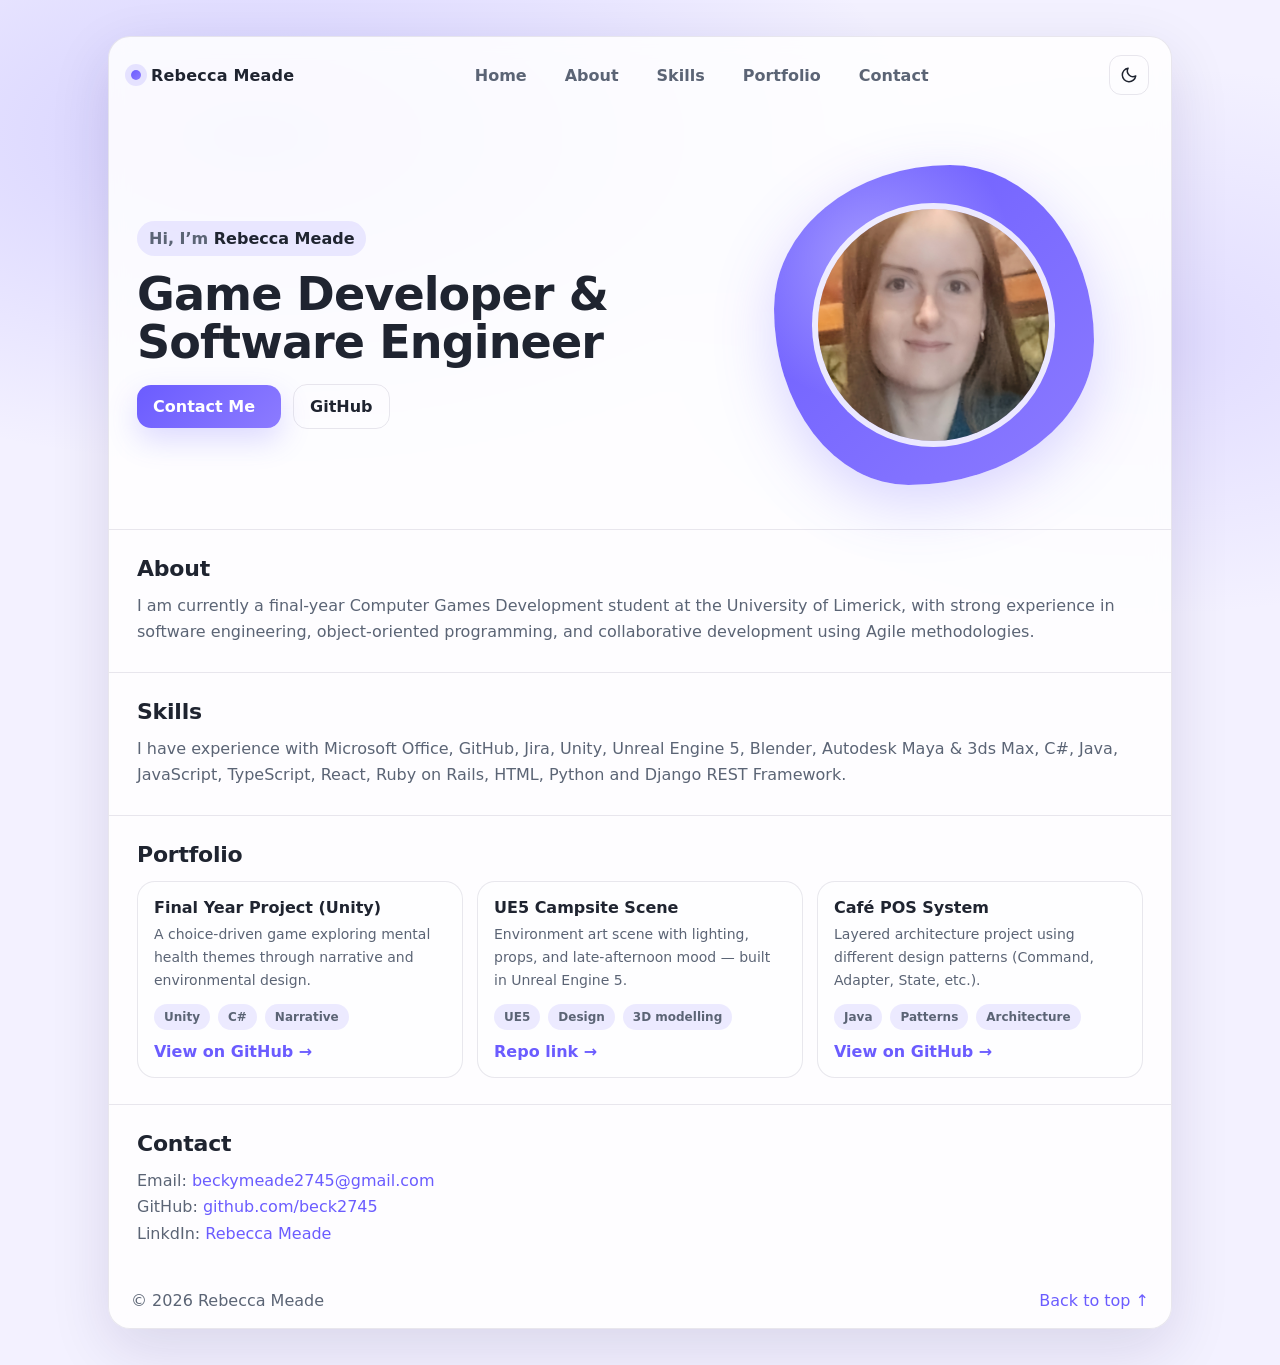
==== index.html @ 5b864dd4 "Replace placeholder profile image with custom image Updated profile image source in index.html" ====
<!DOCTYPE html>
<html lang="en">
<head>
  <meta charset="UTF-8" />
  <meta name="viewport" content="width=device-width, initial-scale=1.0" />
  <title>Rebecca Meade | Portfolio</title>

  <style>
    :root{
      --bg: #f3f1ff;
      --card: rgba(255,255,255,0.85);
      --text: #1f2430;
      --muted: #5b6475;
      --border: rgba(40, 30, 80, 0.10);
      --shadow: 0 20px 60px rgba(30, 18, 80, 0.12);
      --accent: #6b5cff;
      --accent2: #8c7bff;
      --link: #6b5cff;
      --chip: rgba(107,92,255,0.12);
    }

    /* Dark mode */
    [data-theme="dark"]{
      --bg: #0f1220;
      --card: rgba(25, 28, 45, 0.75);
      --text: #f1f4ff;
      --muted: #b8c0d7;
      --border: rgba(255,255,255,0.10);
      --shadow: 0 20px 60px rgba(0, 0, 0, 0.45);
      --accent: #8c7bff;
      --accent2: #6b5cff;
      --link: #a79cff;
      --chip: rgba(167,156,255,0.14);
    }

    *{ box-sizing:border-box; }
    html{ scroll-behavior:smooth; }
    body{
      margin:0;
      font-family: ui-sans-serif, system-ui, -apple-system, Segoe UI, Roboto, Arial, "Apple Color Emoji","Segoe UI Emoji";
      background: radial-gradient(1200px 600px at 20% 10%, rgba(107,92,255,0.22), transparent 55%),
                  radial-gradient(900px 500px at 90% 25%, rgba(140,123,255,0.18), transparent 55%),
                  var(--bg);
      color: var(--text);
      min-height: 100vh;
    }

    a{ color: var(--link); text-decoration: none; }
    a:hover{ text-decoration: underline; }

    .wrap{
      max-width: 1100px;
      margin: 36px auto;
      padding: 0 18px;
    }

    .card{
      background: var(--card);
      border: 1px solid var(--border);
      box-shadow: var(--shadow);
      backdrop-filter: blur(10px);
      border-radius: 22px;
      overflow: hidden;
    }

    /* Top nav */
    .nav{
      display:flex;
      align-items:center;
      justify-content:space-between;
      padding: 18px 22px;
    }
    .brand{
      display:flex;
      align-items:center;
      gap:10px;
      font-weight: 800;
      letter-spacing: 0.2px;
    }
    .brand-dot{
      width: 10px;
      height: 10px;
      border-radius: 50%;
      background: linear-gradient(135deg, var(--accent), var(--accent2));
      box-shadow: 0 0 0 6px rgba(107,92,255,0.15);
    }
    .navlinks{
      display:flex;
      align-items:center;
      gap: 18px;
      flex-wrap: wrap;
    }
    .navlinks a{
      color: var(--muted);
      font-weight: 600;
      padding: 10px 10px;
      border-radius: 12px;
    }
    .navlinks a:hover{
      background: rgba(107,92,255,0.10);
      text-decoration:none;
      color: var(--text);
    }
    .actions{
      display:flex;
      align-items:center;
      gap: 10px;
    }
    .iconbtn{
      width: 40px;
      height: 40px;
      border-radius: 12px;
      border: 1px solid var(--border);
      background: transparent;
      color: var(--text);
      cursor: pointer;
      display:grid;
      place-items:center;
    }
    .iconbtn:hover{
      background: rgba(107,92,255,0.10);
    }

    /* Hero */
    .hero{
      display:grid;
      grid-template-columns: 1.15fr 0.85fr;
      gap: 22px;
      padding: 42px 28px 34px;
      align-items:center;
    }
    .kicker{
      display:inline-flex;
      gap: 10px;
      align-items:center;
      padding: 8px 12px;
      border-radius: 999px;
      background: var(--chip);
      color: var(--muted);
      font-weight: 650;
      width: fit-content;
      margin-bottom: 14px;
    }
    .kicker b{ color: var(--text); }
    .hero h1{
      margin: 0 0 10px;
      font-size: clamp(34px, 3.6vw, 52px);
      line-height: 1.05;
      letter-spacing: -0.02em;
    }
    .subtitle{
      margin: 0 0 16px;
      font-size: 18px;
      color: var(--muted);
      max-width: 52ch;
    }
    .ctaRow{
      display:flex;
      align-items:center;
      gap: 12px;
      flex-wrap: wrap;
      margin-top: 18px;
    }
    .btn{
      border: 0;
      cursor:pointer;
      font-weight: 750;
      padding: 12px 16px;
      border-radius: 14px;
      display:inline-flex;
      align-items:center;
      gap: 10px;
    }
    .btn-primary{
      background: linear-gradient(135deg, var(--accent), var(--accent2));
      color: white;
      box-shadow: 0 12px 30px rgba(107,92,255,0.22);
    }
    .btn-primary:hover{ filter: brightness(1.03); }
    .btn-ghost{
      background: transparent;
      border: 1px solid var(--border);
      color: var(--text);
    }
    .btn-ghost:hover{ background: rgba(107,92,255,0.10); }

    .social{
      display:flex;
      gap: 10px;
      margin-top: 18px;
      align-items:center;
    }
    .social a{
      width: 40px;
      height: 40px;
      border-radius: 12px;
      border: 1px solid var(--border);
      display:grid;
      place-items:center;
      color: var(--text);
    }
    .social a:hover{
      background: rgba(107,92,255,0.10);
      text-decoration:none;
    }

    /* Portrait / blob */
    .portraitWrap{
      display:grid;
      place-items:center;
      padding: 10px;
    }
    .blob{
      width: min(320px, 72vw);
      aspect-ratio: 1 / 1;
      border-radius: 55% 45% 58% 42% / 45% 55% 45% 55%;
      background: radial-gradient(circle at 30% 30%, rgba(255,255,255,0.35), transparent 45%),
                  linear-gradient(135deg, var(--accent), var(--accent2));
      position: relative;
      box-shadow: 0 18px 60px rgba(107,92,255,0.25);
      overflow: hidden;
      animation: float 7s ease-in-out infinite;
    }
    @keyframes float{
      0%,100%{ transform: translateY(0px); }
      50%{ transform: translateY(-10px); }
    }
    .blob img{
      position:absolute;
      inset: 12%;
      width: 76%;
      height: 76%;
      object-fit: cover;
      border-radius: 50%;
      border: 6px solid rgba(255,255,255,0.65);
      background: rgba(255,255,255,0.55);
    }
    .blobHint{
      margin-top: 12px;
      color: var(--muted);
      font-size: 13px;
      text-align:center;
      max-width: 32ch;
    }

    /* Sections */
    .section{
      padding: 26px 28px;
      border-top: 1px solid var(--border);
    }
    .section h2{
      margin: 0 0 12px;
      font-size: 22px;
      letter-spacing: -0.01em;
    }
    .section p{ margin: 0; color: var(--muted); line-height: 1.65; }

    /* Projects grid */
    .grid{
      margin-top: 14px;
      display:grid;
      grid-template-columns: repeat(3, 1fr);
      gap: 14px;
    }
    .proj{
      border: 1px solid var(--border);
      border-radius: 18px;
      padding: 16px;
      background: rgba(255,255,255,0.35);
    }
    [data-theme="dark"] .proj{ background: rgba(0,0,0,0.14); }

    .proj h3{ margin: 0 0 6px; font-size: 16px; }
    .proj p{ margin: 0 0 12px; font-size: 14px; color: var(--muted); }
    .tags{
      display:flex;
      flex-wrap:wrap;
      gap: 8px;
      margin-bottom: 12px;
    }
    .tag{
      font-size: 12px;
      padding: 6px 10px;
      border-radius: 999px;
      background: var(--chip);
      color: var(--muted);
      font-weight: 650;
    }
    .proj a{
      font-weight: 750;
      display:inline-flex;
      align-items:center;
      gap: 8px;
    }

    /* Footer */
    footer{
      padding: 18px 22px;
      color: var(--muted);
      display:flex;
      justify-content:space-between;
      align-items:center;
      gap: 10px;
      flex-wrap: wrap;
    }

    /* Responsive */
    @media (max-width: 900px){
      .hero{ grid-template-columns: 1fr; padding: 34px 22px 22px; }
      .grid{ grid-template-columns: 1fr; }
      .nav{ gap: 10px; }
      .navlinks{ display:none; } /* keep it simple on mobile */
    }
  </style>
</head>

<body>
  <div class="wrap">
    <div class="card" id="top">
      <div class="nav">
        <div class="brand">
          <span class="brand-dot" aria-hidden="true"></span>
          <span>Rebecca Meade</span>
        </div>

        <nav class="navlinks" aria-label="Primary">
          <a href="#top">Home</a>
          <a href="#about">About</a>
          <a href="#skills">Skills</a>
          <a href="#projects">Portfolio</a>
          <a href="#contact">Contact</a>
        </nav>

        <div class="actions">
          <button class="iconbtn" id="themeBtn" aria-label="Toggle theme" title="Toggle theme">
            <!-- moon icon -->
            <svg width="18" height="18" viewBox="0 0 24 24" fill="none">
              <path d="M21 13.2A7.5 7.5 0 0 1 10.8 3a9 9 0 1 0 10.2 10.2Z" stroke="currentColor" stroke-width="2" stroke-linecap="round" stroke-linejoin="round"/>
            </svg>
          </button>
        </div>
      </div>

      <section class="hero" aria-label="Hero">
        <div>
          <div class="kicker">
            <span>Hi, I’m <b>Rebecca Meade</b></span>
          </div>

          <h1>Game Developer & Software Engineer</h1>

          <div class="ctaRow">
            <a class="btn btn-primary" href="#contact">
              Contact Me
              <span aria-hidden="true"></span>
            </a>
            <a class="btn btn-ghost" href="https://github.com/beck2745" target="_blank" rel="noreferrer">
              GitHub
            </a>
          </div>
        </div>

        <div class="portraitWrap">
          <div class="blob" aria-label="Profile image">
            <img src="20260326_143624.jpg"/>
          </div>
        </div>
      </section>

      <section class="section" id="about">
        <h2>About</h2>
        <p>
          I am currently a final-year Computer Games Development student at the University of Limerick, with strong experience in software engineering, object-oriented programming,
          and collaborative development using Agile methodologies.
        </p>
      </section>

      <section class="section" id="skills">
        <h2>Skills</h2>
        <p>
          I have experience with Microsoft Office, GitHub, Jira, Unity, Unreal Engine 5, Blender, Autodesk Maya & 3ds Max, C#, Java, JavaScript, TypeScript, React, Ruby on Rails, HTML, Python and Django REST Framework.
        </p>
      </section>

      <section class="section" id="projects">
        <h2>Portfolio</h2>

        <div class="grid" role="list">
          <article class="proj" role="listitem">
            <h3>Final Year Project (Unity)</h3>
            <p>A choice-driven game exploring mental health themes through narrative and environmental design.</p>
            <div class="tags">
              <span class="tag">Unity</span><span class="tag">C#</span><span class="tag">Narrative</span>
            </div>
            <a href="https://github.com/beck2745/FYP" target="_blank" rel="noreferrer">View on GitHub →</a>
          </article>

          <article class="proj" role="listitem">
            <h3>UE5 Campsite Scene</h3>
            <p>Environment art scene with lighting, props, and late-afternoon mood — built in Unreal Engine 5.</p>
            <div class="tags">
              <span class="tag">UE5</span><span class="tag">Design</span><span class="tag">3D modelling</span>
            </div>
            <!-- Update this link when you have the repo -->
            <a href="https://github.com/beck2745" target="_blank" rel="noreferrer">Repo link →</a>
          </article>

          <article class="proj" role="listitem">
            <h3>Café POS System</h3>
            <p>Layered architecture project using different design patterns (Command, Adapter, State, etc.).</p>
            <div class="tags">
              <span class="tag">Java</span><span class="tag">Patterns</span><span class="tag">Architecture</span>
            </div>
            <a href="https://github.com/22357564becky/cafe-pos" target="_blank" rel="noreferrer">View on GitHub →</a>
          </article>
        </div>
      </section>

      <section class="section" id="contact">
        <h2>Contact</h2>
        <p>
          Email: <a href="mailto:beckymeade2745@gmail.com">beckymeade2745@gmail.com</a><br/>
          GitHub: <a href="https://github.com/beck2745" target="_blank" rel="noreferrer">github.com/beck2745</a><br/>
          LinkdIn: <a href="https://www.linkedin.com/in/rebecca-meade-7a31aa380/">Rebecca Meade</a>
        </p>
      </section>

      <footer>
        <span>© 2026 Rebecca Meade</span>
        <span>
          <a href="#top">Back to top ↑</a>
        </span>
      </footer>
    </div>
  </div>

  <script>
    const btn = document.getElementById("themeBtn");
    const saved = localStorage.getItem("theme");
    if (saved) document.documentElement.setAttribute("data-theme", saved);

    btn.addEventListener("click", () => {
      const current = document.documentElement.getAttribute("data-theme");
      const next = current === "dark" ? "" : "dark";
      if (next) {
        document.documentElement.setAttribute("data-theme", next);
        localStorage.setItem("theme", next);
      } else {
        document.documentElement.removeAttribute("data-theme");
        localStorage.removeItem("theme");
      }
    });
  </script>
</body>
</html>
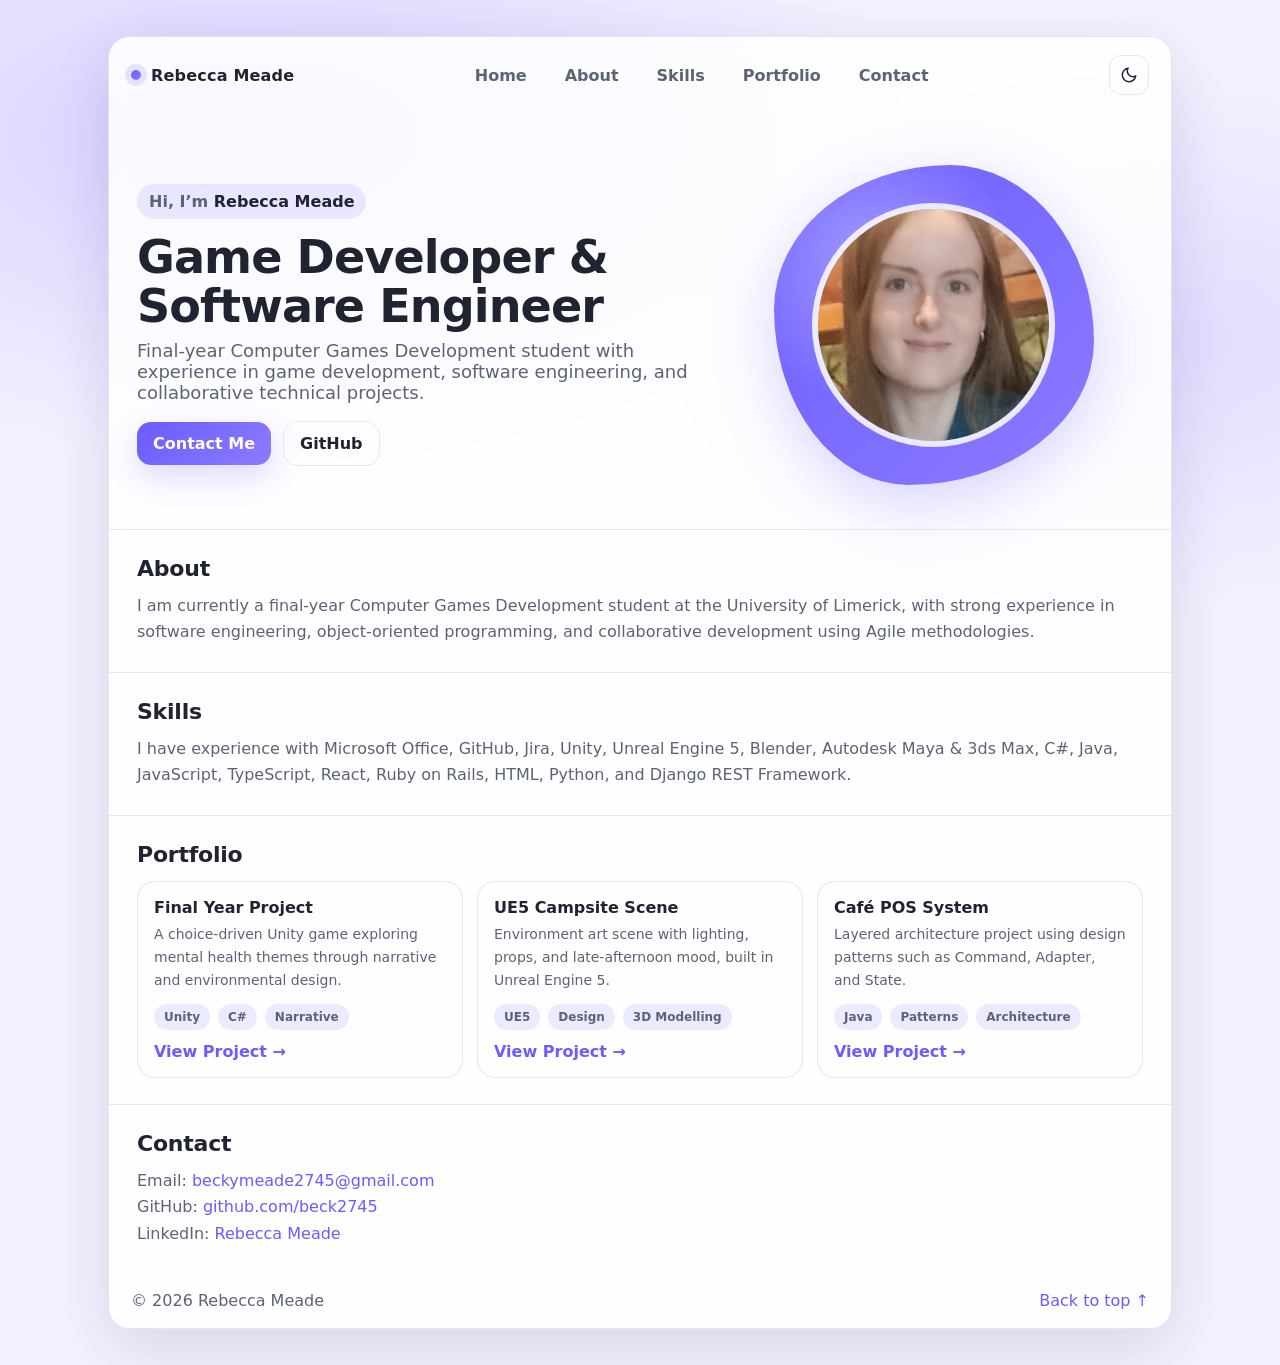
==== commit 5c22958b: "Separate pages for each project" ====
--- a/index.html
+++ b/index.html
@@ -3,325 +3,19 @@
 <head>
   <meta charset="UTF-8" />
   <meta name="viewport" content="width=device-width, initial-scale=1.0" />
+
   <title>Rebecca Meade | Portfolio</title>
-
-  <style>
-    :root{
-      --bg: #f3f1ff;
-      --card: rgba(255,255,255,0.85);
-      --text: #1f2430;
-      --muted: #5b6475;
-      --border: rgba(40, 30, 80, 0.10);
-      --shadow: 0 20px 60px rgba(30, 18, 80, 0.12);
-      --accent: #6b5cff;
-      --accent2: #8c7bff;
-      --link: #6b5cff;
-      --chip: rgba(107,92,255,0.12);
-    }
-
-    /* Dark mode */
-    [data-theme="dark"]{
-      --bg: #0f1220;
-      --card: rgba(25, 28, 45, 0.75);
-      --text: #f1f4ff;
-      --muted: #b8c0d7;
-      --border: rgba(255,255,255,0.10);
-      --shadow: 0 20px 60px rgba(0, 0, 0, 0.45);
-      --accent: #8c7bff;
-      --accent2: #6b5cff;
-      --link: #a79cff;
-      --chip: rgba(167,156,255,0.14);
-    }
-
-    *{ box-sizing:border-box; }
-    html{ scroll-behavior:smooth; }
-    body{
-      margin:0;
-      font-family: ui-sans-serif, system-ui, -apple-system, Segoe UI, Roboto, Arial, "Apple Color Emoji","Segoe UI Emoji";
-      background: radial-gradient(1200px 600px at 20% 10%, rgba(107,92,255,0.22), transparent 55%),
-                  radial-gradient(900px 500px at 90% 25%, rgba(140,123,255,0.18), transparent 55%),
-                  var(--bg);
-      color: var(--text);
-      min-height: 100vh;
-    }
-
-    a{ color: var(--link); text-decoration: none; }
-    a:hover{ text-decoration: underline; }
-
-    .wrap{
-      max-width: 1100px;
-      margin: 36px auto;
-      padding: 0 18px;
-    }
-
-    .card{
-      background: var(--card);
-      border: 1px solid var(--border);
-      box-shadow: var(--shadow);
-      backdrop-filter: blur(10px);
-      border-radius: 22px;
-      overflow: hidden;
-    }
-
-    /* Top nav */
-    .nav{
-      display:flex;
-      align-items:center;
-      justify-content:space-between;
-      padding: 18px 22px;
-    }
-    .brand{
-      display:flex;
-      align-items:center;
-      gap:10px;
-      font-weight: 800;
-      letter-spacing: 0.2px;
-    }
-    .brand-dot{
-      width: 10px;
-      height: 10px;
-      border-radius: 50%;
-      background: linear-gradient(135deg, var(--accent), var(--accent2));
-      box-shadow: 0 0 0 6px rgba(107,92,255,0.15);
-    }
-    .navlinks{
-      display:flex;
-      align-items:center;
-      gap: 18px;
-      flex-wrap: wrap;
-    }
-    .navlinks a{
-      color: var(--muted);
-      font-weight: 600;
-      padding: 10px 10px;
-      border-radius: 12px;
-    }
-    .navlinks a:hover{
-      background: rgba(107,92,255,0.10);
-      text-decoration:none;
-      color: var(--text);
-    }
-    .actions{
-      display:flex;
-      align-items:center;
-      gap: 10px;
-    }
-    .iconbtn{
-      width: 40px;
-      height: 40px;
-      border-radius: 12px;
-      border: 1px solid var(--border);
-      background: transparent;
-      color: var(--text);
-      cursor: pointer;
-      display:grid;
-      place-items:center;
-    }
-    .iconbtn:hover{
-      background: rgba(107,92,255,0.10);
-    }
-
-    /* Hero */
-    .hero{
-      display:grid;
-      grid-template-columns: 1.15fr 0.85fr;
-      gap: 22px;
-      padding: 42px 28px 34px;
-      align-items:center;
-    }
-    .kicker{
-      display:inline-flex;
-      gap: 10px;
-      align-items:center;
-      padding: 8px 12px;
-      border-radius: 999px;
-      background: var(--chip);
-      color: var(--muted);
-      font-weight: 650;
-      width: fit-content;
-      margin-bottom: 14px;
-    }
-    .kicker b{ color: var(--text); }
-    .hero h1{
-      margin: 0 0 10px;
-      font-size: clamp(34px, 3.6vw, 52px);
-      line-height: 1.05;
-      letter-spacing: -0.02em;
-    }
-    .subtitle{
-      margin: 0 0 16px;
-      font-size: 18px;
-      color: var(--muted);
-      max-width: 52ch;
-    }
-    .ctaRow{
-      display:flex;
-      align-items:center;
-      gap: 12px;
-      flex-wrap: wrap;
-      margin-top: 18px;
-    }
-    .btn{
-      border: 0;
-      cursor:pointer;
-      font-weight: 750;
-      padding: 12px 16px;
-      border-radius: 14px;
-      display:inline-flex;
-      align-items:center;
-      gap: 10px;
-    }
-    .btn-primary{
-      background: linear-gradient(135deg, var(--accent), var(--accent2));
-      color: white;
-      box-shadow: 0 12px 30px rgba(107,92,255,0.22);
-    }
-    .btn-primary:hover{ filter: brightness(1.03); }
-    .btn-ghost{
-      background: transparent;
-      border: 1px solid var(--border);
-      color: var(--text);
-    }
-    .btn-ghost:hover{ background: rgba(107,92,255,0.10); }
-
-    .social{
-      display:flex;
-      gap: 10px;
-      margin-top: 18px;
-      align-items:center;
-    }
-    .social a{
-      width: 40px;
-      height: 40px;
-      border-radius: 12px;
-      border: 1px solid var(--border);
-      display:grid;
-      place-items:center;
-      color: var(--text);
-    }
-    .social a:hover{
-      background: rgba(107,92,255,0.10);
-      text-decoration:none;
-    }
-
-    /* Portrait / blob */
-    .portraitWrap{
-      display:grid;
-      place-items:center;
-      padding: 10px;
-    }
-    .blob{
-      width: min(320px, 72vw);
-      aspect-ratio: 1 / 1;
-      border-radius: 55% 45% 58% 42% / 45% 55% 45% 55%;
-      background: radial-gradient(circle at 30% 30%, rgba(255,255,255,0.35), transparent 45%),
-                  linear-gradient(135deg, var(--accent), var(--accent2));
-      position: relative;
-      box-shadow: 0 18px 60px rgba(107,92,255,0.25);
-      overflow: hidden;
-      animation: float 7s ease-in-out infinite;
-    }
-    @keyframes float{
-      0%,100%{ transform: translateY(0px); }
-      50%{ transform: translateY(-10px); }
-    }
-    .blob img{
-      position:absolute;
-      inset: 12%;
-      width: 76%;
-      height: 76%;
-      object-fit: cover;
-      border-radius: 50%;
-      border: 6px solid rgba(255,255,255,0.65);
-      background: rgba(255,255,255,0.55);
-    }
-    .blobHint{
-      margin-top: 12px;
-      color: var(--muted);
-      font-size: 13px;
-      text-align:center;
-      max-width: 32ch;
-    }
-
-    /* Sections */
-    .section{
-      padding: 26px 28px;
-      border-top: 1px solid var(--border);
-    }
-    .section h2{
-      margin: 0 0 12px;
-      font-size: 22px;
-      letter-spacing: -0.01em;
-    }
-    .section p{ margin: 0; color: var(--muted); line-height: 1.65; }
-
-    /* Projects grid */
-    .grid{
-      margin-top: 14px;
-      display:grid;
-      grid-template-columns: repeat(3, 1fr);
-      gap: 14px;
-    }
-    .proj{
-      border: 1px solid var(--border);
-      border-radius: 18px;
-      padding: 16px;
-      background: rgba(255,255,255,0.35);
-    }
-    [data-theme="dark"] .proj{ background: rgba(0,0,0,0.14); }
-
-    .proj h3{ margin: 0 0 6px; font-size: 16px; }
-    .proj p{ margin: 0 0 12px; font-size: 14px; color: var(--muted); }
-    .tags{
-      display:flex;
-      flex-wrap:wrap;
-      gap: 8px;
-      margin-bottom: 12px;
-    }
-    .tag{
-      font-size: 12px;
-      padding: 6px 10px;
-      border-radius: 999px;
-      background: var(--chip);
-      color: var(--muted);
-      font-weight: 650;
-    }
-    .proj a{
-      font-weight: 750;
-      display:inline-flex;
-      align-items:center;
-      gap: 8px;
-    }
-
-    /* Footer */
-    footer{
-      padding: 18px 22px;
-      color: var(--muted);
-      display:flex;
-      justify-content:space-between;
-      align-items:center;
-      gap: 10px;
-      flex-wrap: wrap;
-    }
-
-    /* Responsive */
-    @media (max-width: 900px){
-      .hero{ grid-template-columns: 1fr; padding: 34px 22px 22px; }
-      .grid{ grid-template-columns: 1fr; }
-      .nav{ gap: 10px; }
-      .navlinks{ display:none; } /* keep it simple on mobile */
-    }
-  </style>
+  <link rel="stylesheet" href="style.css" />
 </head>
 
 <body>
   <div class="wrap">
     <div class="card" id="top">
       <div class="nav">
-        <div class="brand">
+        <a class="brand" href="index.html">
           <span class="brand-dot" aria-hidden="true"></span>
           <span>Rebecca Meade</span>
-        </div>
+        </a>
 
         <nav class="navlinks" aria-label="Primary">
           <a href="#top">Home</a>
@@ -333,7 +27,6 @@
 
         <div class="actions">
           <button class="iconbtn" id="themeBtn" aria-label="Toggle theme" title="Toggle theme">
-            <!-- moon icon -->
             <svg width="18" height="18" viewBox="0 0 24 24" fill="none">
               <path d="M21 13.2A7.5 7.5 0 0 1 10.8 3a9 9 0 1 0 10.2 10.2Z" stroke="currentColor" stroke-width="2" stroke-linecap="round" stroke-linejoin="round"/>
             </svg>
@@ -349,11 +42,16 @@
 
           <h1>Game Developer & Software Engineer</h1>
 
+          <p class="subtitle">
+            Final-year Computer Games Development student with experience in game development,
+            software engineering, and collaborative technical projects.
+          </p>
+
           <div class="ctaRow">
             <a class="btn btn-primary" href="#contact">
               Contact Me
-              <span aria-hidden="true"></span>
             </a>
+
             <a class="btn btn-ghost" href="https://github.com/beck2745" target="_blank" rel="noreferrer">
               GitHub
             </a>
@@ -362,7 +60,7 @@
 
         <div class="portraitWrap">
           <div class="blob" aria-label="Profile image">
-            <img src="20260326_143624.jpg"/>
+            <img src="images/pfp.jpg" alt="Profile photo of Rebecca Meade" />
           </div>
         </div>
       </section>
@@ -370,15 +68,18 @@
       <section class="section" id="about">
         <h2>About</h2>
         <p>
-          I am currently a final-year Computer Games Development student at the University of Limerick, with strong experience in software engineering, object-oriented programming,
-          and collaborative development using Agile methodologies.
+          I am currently a final-year Computer Games Development student at the University of Limerick,
+          with strong experience in software engineering, object-oriented programming, and collaborative
+          development using Agile methodologies.
         </p>
       </section>
 
       <section class="section" id="skills">
         <h2>Skills</h2>
         <p>
-          I have experience with Microsoft Office, GitHub, Jira, Unity, Unreal Engine 5, Blender, Autodesk Maya & 3ds Max, C#, Java, JavaScript, TypeScript, React, Ruby on Rails, HTML, Python and Django REST Framework.
+          I have experience with Microsoft Office, GitHub, Jira, Unity, Unreal Engine 5, Blender,
+          Autodesk Maya &amp; 3ds Max, C#, Java, JavaScript, TypeScript, React, Ruby on Rails,
+          HTML, Python, and Django REST Framework.
         </p>
       </section>
 
@@ -387,31 +88,42 @@
 
         <div class="grid" role="list">
           <article class="proj" role="listitem">
-            <h3>Final Year Project (Unity)</h3>
-            <p>A choice-driven game exploring mental health themes through narrative and environmental design.</p>
+            <h3>Final Year Project</h3>
+            <p>A choice-driven Unity game exploring mental health themes through narrative and environmental design.</p>
+
             <div class="tags">
-              <span class="tag">Unity</span><span class="tag">C#</span><span class="tag">Narrative</span>
+              <span class="tag">Unity</span>
+              <span class="tag">C#</span>
+              <span class="tag">Narrative</span>
             </div>
-            <a href="https://github.com/beck2745/FYP" target="_blank" rel="noreferrer">View on GitHub →</a>
+
+            <a href="projects/fyp.html">View Project →</a>
           </article>
 
           <article class="proj" role="listitem">
             <h3>UE5 Campsite Scene</h3>
-            <p>Environment art scene with lighting, props, and late-afternoon mood — built in Unreal Engine 5.</p>
+            <p>Environment art scene with lighting, props, and late-afternoon mood, built in Unreal Engine 5.</p>
+
             <div class="tags">
-              <span class="tag">UE5</span><span class="tag">Design</span><span class="tag">3D modelling</span>
+              <span class="tag">UE5</span>
+              <span class="tag">Design</span>
+              <span class="tag">3D Modelling</span>
             </div>
-            <!-- Update this link when you have the repo -->
-            <a href="https://github.com/beck2745" target="_blank" rel="noreferrer">Repo link →</a>
+
+            <a href="projects/campsite.html">View Project →</a>
           </article>
 
           <article class="proj" role="listitem">
             <h3>Café POS System</h3>
-            <p>Layered architecture project using different design patterns (Command, Adapter, State, etc.).</p>
+            <p>Layered architecture project using design patterns such as Command, Adapter, and State.</p>
+
             <div class="tags">
-              <span class="tag">Java</span><span class="tag">Patterns</span><span class="tag">Architecture</span>
+              <span class="tag">Java</span>
+              <span class="tag">Patterns</span>
+              <span class="tag">Architecture</span>
             </div>
-            <a href="https://github.com/22357564becky/cafe-pos" target="_blank" rel="noreferrer">View on GitHub →</a>
+
+            <a href="projects/cafepos.html">View Project →</a>
           </article>
         </div>
       </section>
@@ -421,7 +133,7 @@
         <p>
           Email: <a href="mailto:beckymeade2745@gmail.com">beckymeade2745@gmail.com</a><br/>
           GitHub: <a href="https://github.com/beck2745" target="_blank" rel="noreferrer">github.com/beck2745</a><br/>
-          LinkdIn: <a href="https://www.linkedin.com/in/rebecca-meade-7a31aa380/">Rebecca Meade</a>
+          LinkedIn: <a href="https://www.linkedin.com/in/rebecca-meade-7a31aa380/" target="_blank" rel="noreferrer">Rebecca Meade</a>
         </p>
       </section>
 
@@ -434,22 +146,6 @@
     </div>
   </div>
 
-  <script>
-    const btn = document.getElementById("themeBtn");
-    const saved = localStorage.getItem("theme");
-    if (saved) document.documentElement.setAttribute("data-theme", saved);
-
-    btn.addEventListener("click", () => {
-      const current = document.documentElement.getAttribute("data-theme");
-      const next = current === "dark" ? "" : "dark";
-      if (next) {
-        document.documentElement.setAttribute("data-theme", next);
-        localStorage.setItem("theme", next);
-      } else {
-        document.documentElement.removeAttribute("data-theme");
-        localStorage.removeItem("theme");
-      }
-    });
-  </script>
+  <script src="script.js"></script>
 </body>
 </html>
--- a/style.css
+++ b/style.css
@@ -0,0 +1,417 @@
+:root{
+  --bg: #f3f1ff;
+  --card: rgba(255,255,255,0.85);
+  --text: #1f2430;
+  --muted: #5b6475;
+  --border: rgba(40, 30, 80, 0.10);
+  --shadow: 0 20px 60px rgba(30, 18, 80, 0.12);
+  --accent: #6b5cff;
+  --accent2: #8c7bff;
+  --link: #6b5cff;
+  --chip: rgba(107,92,255,0.12);
+}
+
+/* Dark mode */
+[data-theme="dark"]{
+  --bg: #0f1220;
+  --card: rgba(25, 28, 45, 0.75);
+  --text: #f1f4ff;
+  --muted: #b8c0d7;
+  --border: rgba(255,255,255,0.10);
+  --shadow: 0 20px 60px rgba(0, 0, 0, 0.45);
+  --accent: #8c7bff;
+  --accent2: #6b5cff;
+  --link: #a79cff;
+  --chip: rgba(167,156,255,0.14);
+}
+
+*{ box-sizing:border-box; }
+html{ scroll-behavior:smooth; }
+
+body{
+  margin:0;
+  font-family: ui-sans-serif, system-ui, -apple-system, Segoe UI, Roboto, Arial, "Apple Color Emoji","Segoe UI Emoji";
+  background: radial-gradient(1200px 600px at 20% 10%, rgba(107,92,255,0.22), transparent 55%),
+              radial-gradient(900px 500px at 90% 25%, rgba(140,123,255,0.18), transparent 55%),
+              var(--bg);
+  color: var(--text);
+  min-height: 100vh;
+}
+
+a{ color: var(--link); text-decoration: none; }
+a:hover{ text-decoration: underline; }
+
+.wrap{
+  max-width: 1100px;
+  margin: 36px auto;
+  padding: 0 18px;
+}
+
+.card{
+  background: var(--card);
+  border: 1px solid var(--border);
+  box-shadow: var(--shadow);
+  backdrop-filter: blur(10px);
+  border-radius: 22px;
+  overflow: hidden;
+}
+
+/* Top nav */
+.nav{
+  display:flex;
+  align-items:center;
+  justify-content:space-between;
+  padding: 18px 22px;
+}
+
+.brand{
+  display:flex;
+  align-items:center;
+  gap:10px;
+  font-weight: 800;
+  letter-spacing: 0.2px;
+  color: var(--text);
+}
+
+.brand:hover{
+  text-decoration: none;
+}
+
+.brand-dot{
+  width: 10px;
+  height: 10px;
+  border-radius: 50%;
+  background: linear-gradient(135deg, var(--accent), var(--accent2));
+  box-shadow: 0 0 0 6px rgba(107,92,255,0.15);
+}
+
+.navlinks{
+  display:flex;
+  align-items:center;
+  gap: 18px;
+  flex-wrap: wrap;
+}
+
+.navlinks a{
+  color: var(--muted);
+  font-weight: 600;
+  padding: 10px 10px;
+  border-radius: 12px;
+}
+
+.navlinks a:hover{
+  background: rgba(107,92,255,0.10);
+  text-decoration:none;
+  color: var(--text);
+}
+
+.actions{
+  display:flex;
+  align-items:center;
+  gap: 10px;
+}
+
+.iconbtn{
+  width: 40px;
+  height: 40px;
+  border-radius: 12px;
+  border: 1px solid var(--border);
+  background: transparent;
+  color: var(--text);
+  cursor: pointer;
+  display:grid;
+  place-items:center;
+}
+
+.iconbtn:hover{
+  background: rgba(107,92,255,0.10);
+}
+
+/* Hero */
+.hero{
+  display:grid;
+  grid-template-columns: 1.15fr 0.85fr;
+  gap: 22px;
+  padding: 42px 28px 34px;
+  align-items:center;
+}
+
+.kicker{
+  display:inline-flex;
+  gap: 10px;
+  align-items:center;
+  padding: 8px 12px;
+  border-radius: 999px;
+  background: var(--chip);
+  color: var(--muted);
+  font-weight: 650;
+  width: fit-content;
+  margin-bottom: 14px;
+}
+
+.kicker b{ color: var(--text); }
+
+.hero h1{
+  margin: 0 0 10px;
+  font-size: clamp(34px, 3.6vw, 52px);
+  line-height: 1.05;
+  letter-spacing: -0.02em;
+}
+
+.subtitle{
+  margin: 0 0 16px;
+  font-size: 18px;
+  color: var(--muted);
+  max-width: 52ch;
+}
+
+.ctaRow{
+  display:flex;
+  align-items:center;
+  gap: 12px;
+  flex-wrap: wrap;
+  margin-top: 18px;
+}
+
+.btn{
+  border: 0;
+  cursor:pointer;
+  font-weight: 750;
+  padding: 12px 16px;
+  border-radius: 14px;
+  display:inline-flex;
+  align-items:center;
+  gap: 10px;
+}
+
+.btn-primary{
+  background: linear-gradient(135deg, var(--accent), var(--accent2));
+  color: white;
+  box-shadow: 0 12px 30px rgba(107,92,255,0.22);
+}
+
+.btn-primary:hover{
+  filter: brightness(1.03);
+  text-decoration: none;
+}
+
+.btn-ghost{
+  background: transparent;
+  border: 1px solid var(--border);
+  color: var(--text);
+}
+
+.btn-ghost:hover{
+  background: rgba(107,92,255,0.10);
+  text-decoration: none;
+}
+
+.social{
+  display:flex;
+  gap: 10px;
+  margin-top: 18px;
+  align-items:center;
+}
+
+.social a{
+  width: 40px;
+  height: 40px;
+  border-radius: 12px;
+  border: 1px solid var(--border);
+  display:grid;
+  place-items:center;
+  color: var(--text);
+}
+
+.social a:hover{
+  background: rgba(107,92,255,0.10);
+  text-decoration:none;
+}
+
+/* Portrait / blob */
+.portraitWrap{
+  display:grid;
+  place-items:center;
+  padding: 10px;
+}
+
+.blob{
+  width: min(320px, 72vw);
+  aspect-ratio: 1 / 1;
+  border-radius: 55% 45% 58% 42% / 45% 55% 45% 55%;
+  background: radial-gradient(circle at 30% 30%, rgba(255,255,255,0.35), transparent 45%),
+              linear-gradient(135deg, var(--accent), var(--accent2));
+  position: relative;
+  box-shadow: 0 18px 60px rgba(107,92,255,0.25);
+  overflow: hidden;
+  animation: float 7s ease-in-out infinite;
+}
+
+@keyframes float{
+  0%,100%{ transform: translateY(0px); }
+  50%{ transform: translateY(-10px); }
+}
+
+.blob img{
+  position:absolute;
+  inset: 12%;
+  width: 76%;
+  height: 76%;
+  object-fit: cover;
+  border-radius: 50%;
+  border: 6px solid rgba(255,255,255,0.65);
+  background: rgba(255,255,255,0.55);
+}
+
+/* Sections */
+.section{
+  padding: 26px 28px;
+  border-top: 1px solid var(--border);
+}
+
+.section h1,
+.section h2{
+  margin: 0 0 12px;
+  letter-spacing: -0.01em;
+}
+
+.section h1{
+  font-size: clamp(30px, 3vw, 44px);
+}
+
+.section h2{
+  font-size: 22px;
+}
+
+.section p{
+  margin: 0;
+  color: var(--muted);
+  line-height: 1.65;
+}
+
+.section p + p{
+  margin-top: 12px;
+}
+
+/* Projects grid */
+.grid{
+  margin-top: 14px;
+  display:grid;
+  grid-template-columns: repeat(3, 1fr);
+  gap: 14px;
+}
+
+.proj{
+  border: 1px solid var(--border);
+  border-radius: 18px;
+  padding: 16px;
+  background: rgba(255,255,255,0.35);
+}
+
+[data-theme="dark"] .proj{
+  background: rgba(0,0,0,0.14);
+}
+
+.proj h3{
+  margin: 0 0 6px;
+  font-size: 16px;
+}
+
+.proj p{
+  margin: 0 0 12px;
+  font-size: 14px;
+  color: var(--muted);
+}
+
+.tags{
+  display:flex;
+  flex-wrap:wrap;
+  gap: 8px;
+  margin-bottom: 12px;
+}
+
+.tag{
+  font-size: 12px;
+  padding: 6px 10px;
+  border-radius: 999px;
+  background: var(--chip);
+  color: var(--muted);
+  font-weight: 650;
+}
+
+.proj a{
+  font-weight: 750;
+  display:inline-flex;
+  align-items:center;
+  gap: 8px;
+}
+
+/* Project detail pages */
+.project-hero-image{
+  width:100%;
+  max-height: 460px;
+  object-fit: cover;
+  border-radius: 18px;
+  border: 1px solid var(--border);
+  margin: 16px 0;
+  background: rgba(107,92,255,0.10);
+}
+
+.project-meta{
+  display:grid;
+  grid-template-columns: repeat(3, 1fr);
+  gap: 14px;
+  margin-top: 18px;
+}
+
+.meta-card{
+  border: 1px solid var(--border);
+  border-radius: 16px;
+  padding: 14px;
+  background: rgba(255,255,255,0.30);
+}
+
+[data-theme="dark"] .meta-card{
+  background: rgba(0,0,0,0.14);
+}
+
+.meta-card h3{
+  margin: 0 0 6px;
+  font-size: 15px;
+}
+
+.meta-card p{
+  font-size: 14px;
+}
+
+/* Footer */
+footer{
+  padding: 18px 22px;
+  color: var(--muted);
+  display:flex;
+  justify-content:space-between;
+  align-items:center;
+  gap: 10px;
+  flex-wrap: wrap;
+}
+
+/* Responsive */
+@media (max-width: 900px){
+  .hero{
+    grid-template-columns: 1fr;
+    padding: 34px 22px 22px;
+  }
+
+  .grid,
+  .project-meta{
+    grid-template-columns: 1fr;
+  }
+
+  .nav{
+    gap: 10px;
+  }
+
+  .navlinks{
+    display:none;
+  }
+}
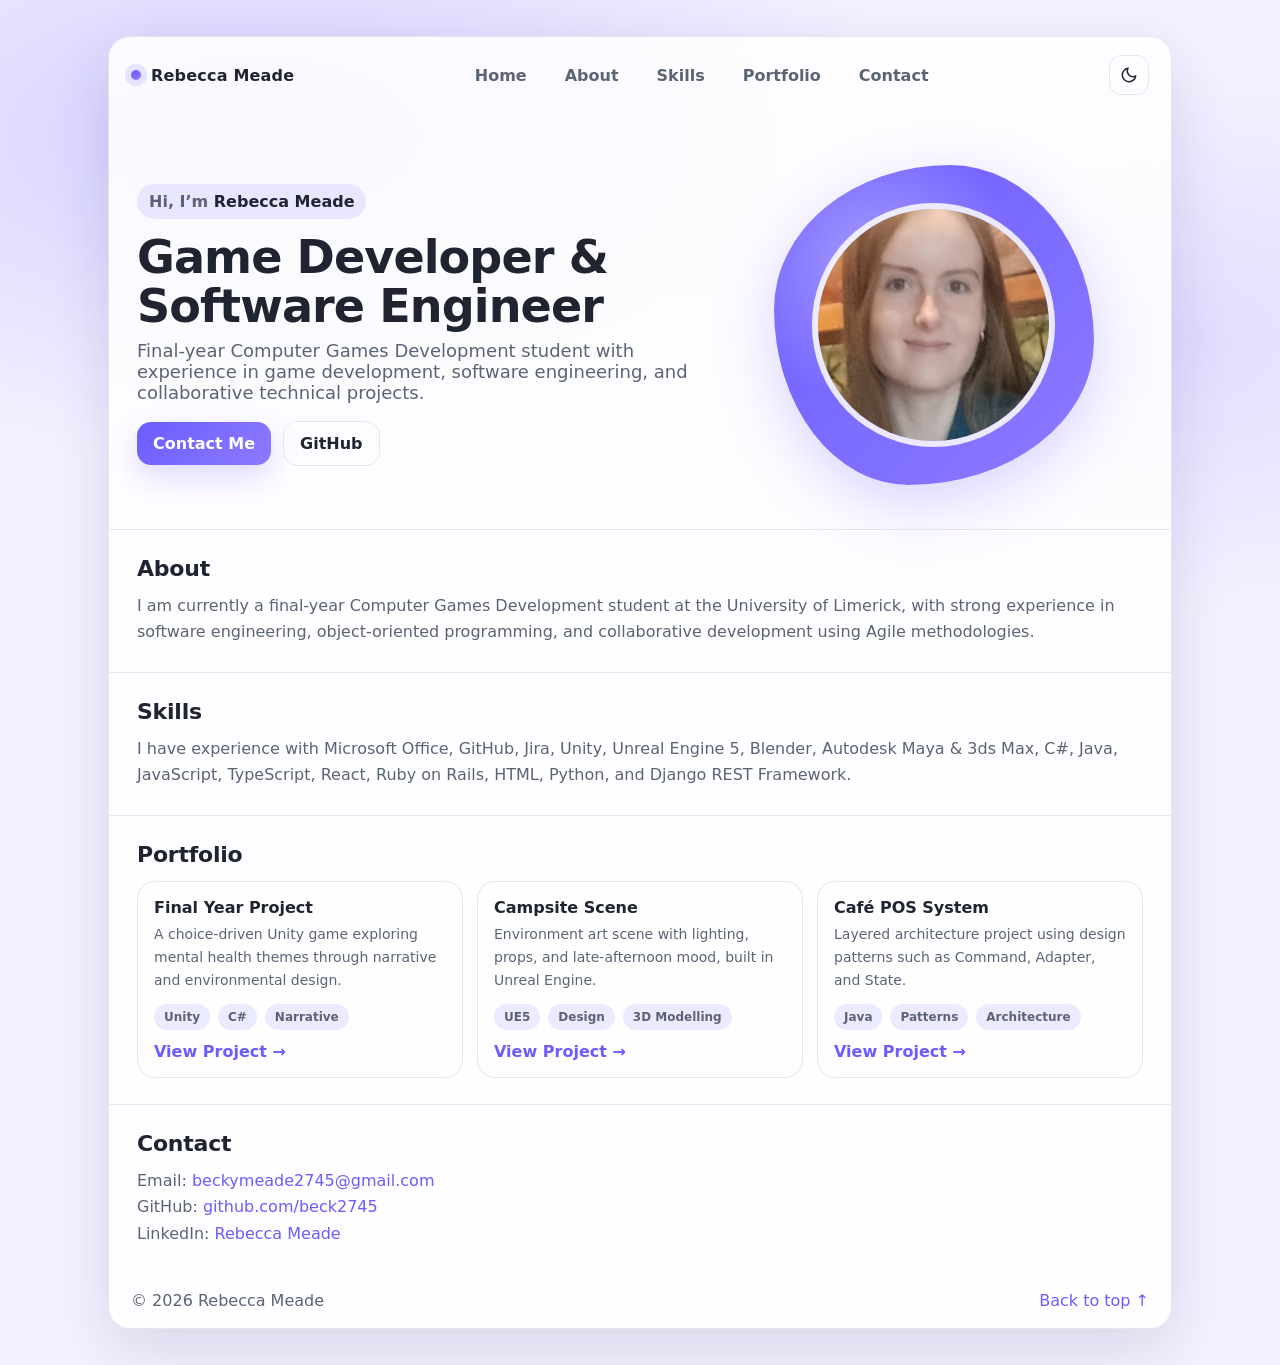
==== commit 222abfbb: "Added fyp video and edited project pages" ====
--- a/index.html
+++ b/index.html
@@ -101,8 +101,8 @@
           </article>
 
           <article class="proj" role="listitem">
-            <h3>UE5 Campsite Scene</h3>
-            <p>Environment art scene with lighting, props, and late-afternoon mood, built in Unreal Engine 5.</p>
+            <h3>Campsite Scene</h3>
+            <p>Environment art scene with lighting, props, and late-afternoon mood, built in Unreal Engine.</p>
 
             <div class="tags">
               <span class="tag">UE5</span>
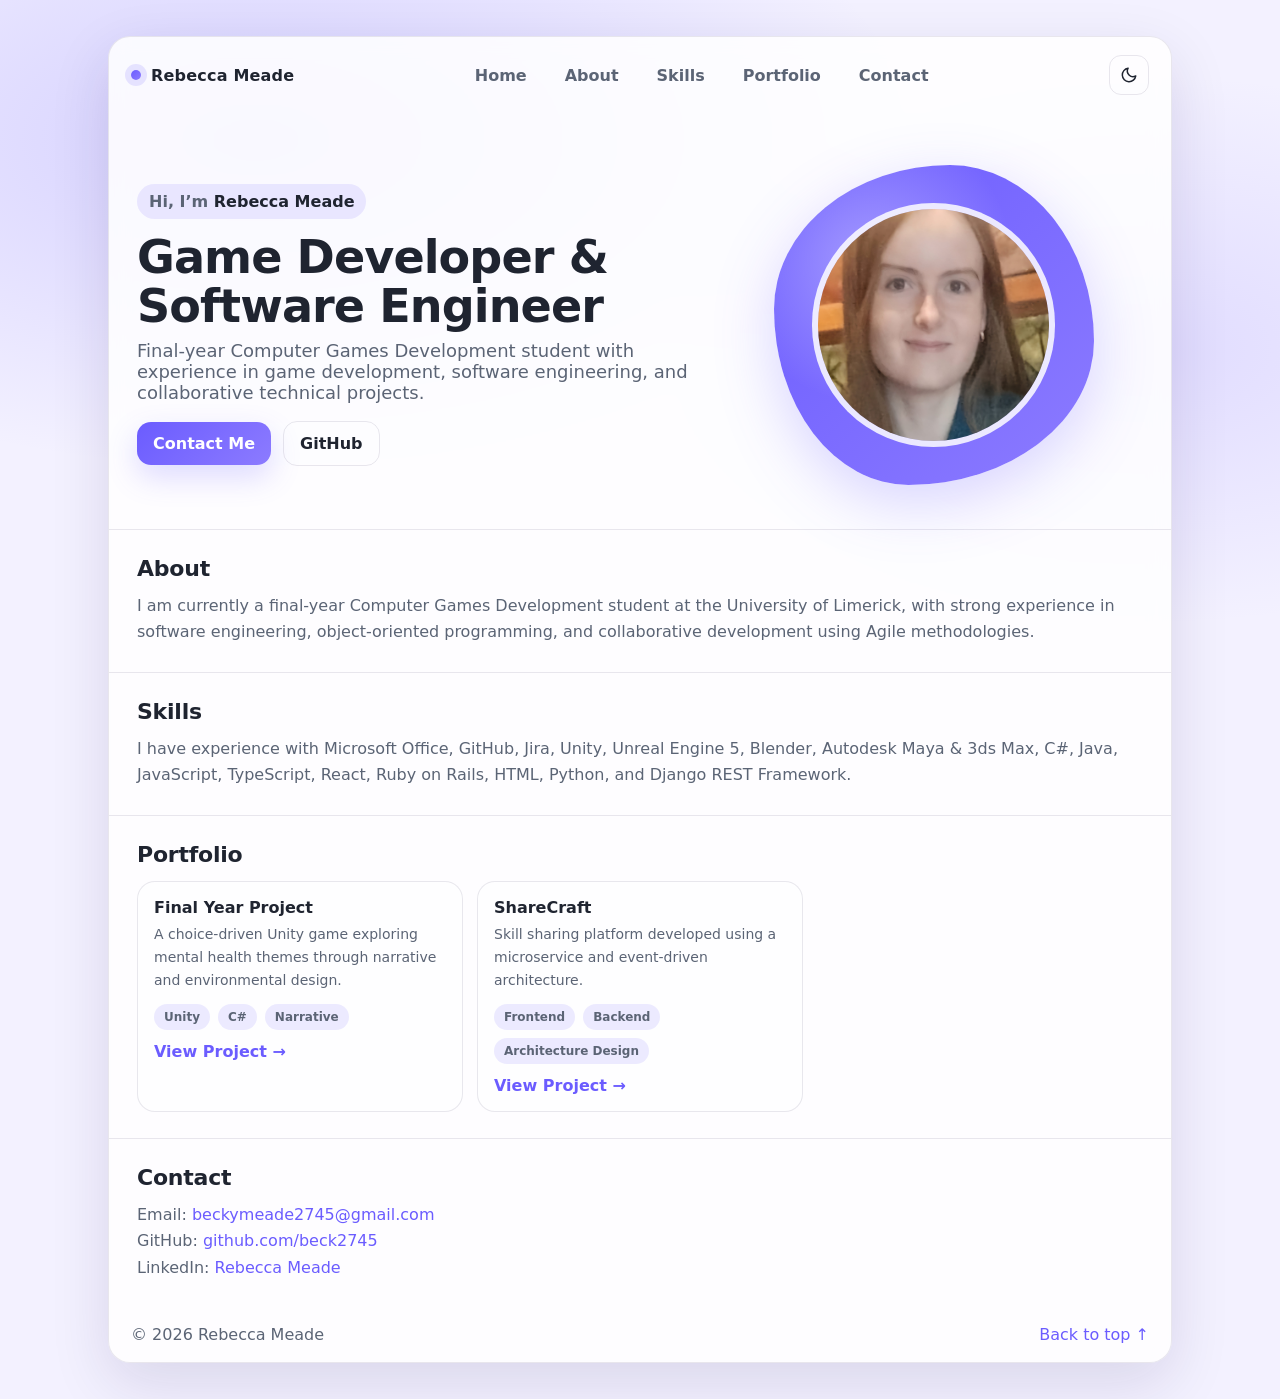
==== commit a81d79d5: "Added images of sharecraft" ====
--- a/index.html
+++ b/index.html
@@ -101,26 +101,13 @@
           </article>
 
           <article class="proj" role="listitem">
-            <h3>Campsite Scene</h3>
-            <p>Environment art scene with lighting, props, and late-afternoon mood, built in Unreal Engine.</p>
+            <h3>ShareCraft</h3>
+            <p>Skill sharing platform developed using a microservice and event-driven architecture.</p>
 
             <div class="tags">
-              <span class="tag">UE5</span>
-              <span class="tag">Design</span>
-              <span class="tag">3D Modelling</span>
-            </div>
-
-            <a href="projects/campsite.html">View Project →</a>
-          </article>
-
-          <article class="proj" role="listitem">
-            <h3>Café POS System</h3>
-            <p>Layered architecture project using design patterns such as Command, Adapter, and State.</p>
-
-            <div class="tags">
-              <span class="tag">Java</span>
-              <span class="tag">Patterns</span>
-              <span class="tag">Architecture</span>
+              <span class="tag">Frontend</span>
+              <span class="tag">Backend</span>
+              <span class="tag">Architecture Design</span>
             </div>
 
             <a href="projects/cafepos.html">View Project →</a>
--- a/style.css
+++ b/style.css
@@ -357,6 +357,37 @@
   background: rgba(107,92,255,0.10);
 }
 
+.image-scroll{
+  display: flex;
+  gap: 16px;
+  overflow-x: auto;
+  scroll-snap-type: x mandatory;
+  padding: 16px 0;
+  margin: 16px 0;
+}
+
+.image-scroll img{
+  width: 85%;
+  max-width: 850px;
+  height: 460px;
+  object-fit: cover;
+  flex: 0 0 auto;
+  border-radius: 18px;
+  border: 1px solid var(--border);
+  background: rgba(107,92,255,0.10);
+  scroll-snap-align: start;
+}
+
+.project-video{
+  width: 100%;
+  height: auto;
+  display: block;
+  border-radius: 18px;
+  border: 1px solid var(--border);
+  margin: 16px 0;
+  background: rgba(107,92,255,0.10);
+}
+
 .project-meta{
   display:grid;
   grid-template-columns: repeat(3, 1fr);
@@ -414,4 +445,9 @@
   .navlinks{
     display:none;
   }
-}
+
+  .image-scroll img{
+    width: 92%;
+    height: 280px;
+  }
+}
